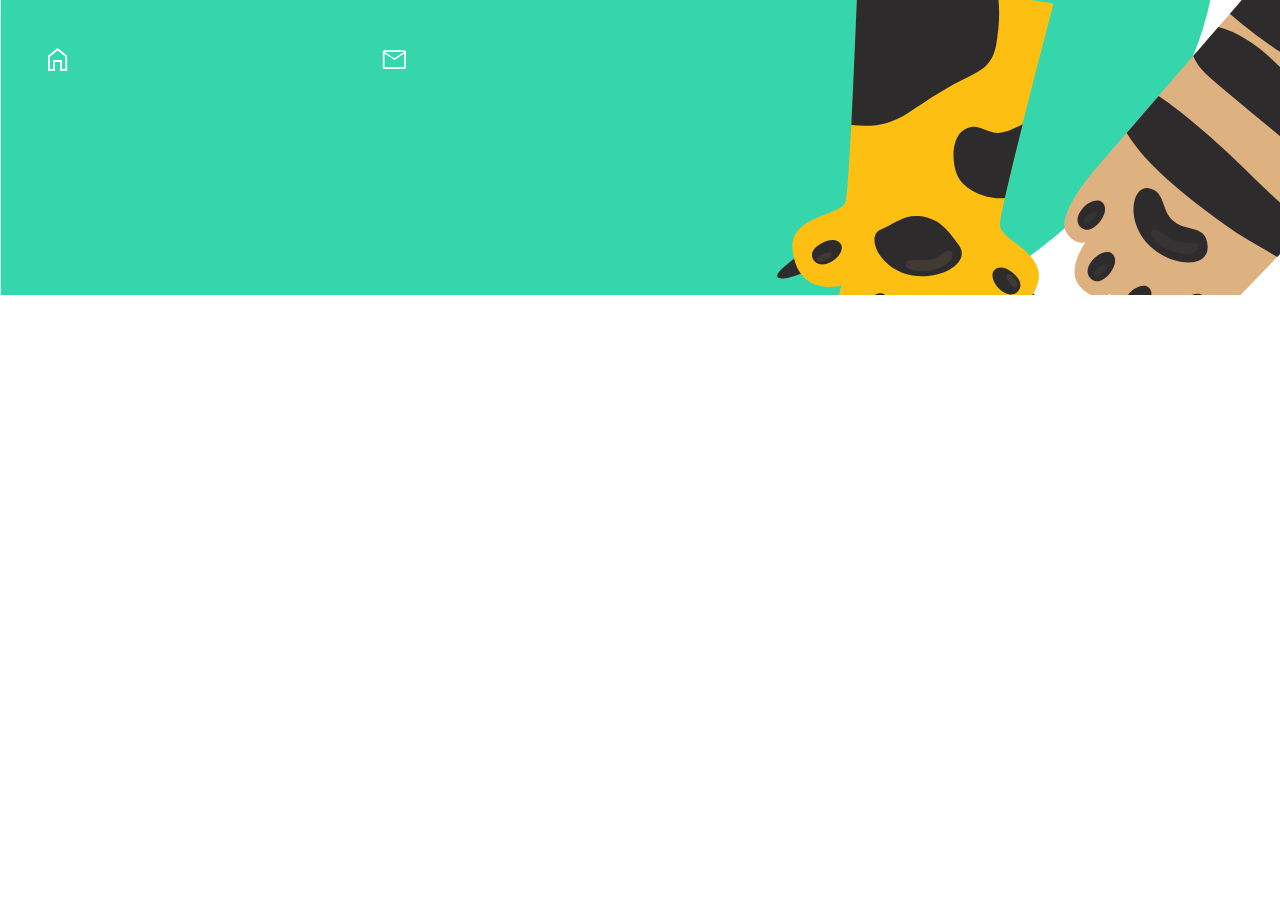
==== pages/cadastro.html @ feeea37d "header - mobile" ====
<!DOCTYPE html>
<html lang="pt-br">
<head>
    <meta charset="UTF-8">
    <meta http-equiv="X-UA-Compatible" content="IE=edge">
    <meta name="viewport" content="width=device-width, initial-scale=1.0">
    <title>AdoPet - Cadastro</title>
    <link rel="stylesheet" href="../css/reset.css">
    <link rel="preconnect" href="https://fonts.googleapis.com">
    <link rel="preconnect" href="https://fonts.gstatic.com" crossorigin>
    <link href="https://fonts.googleapis.com/css2?family=IBM+Plex+Sans:wght@500&family=Poppins:wght@400;600&display=swap" rel="stylesheet">
    <link rel="stylesheet" href="../style.css">
    <link rel="stylesheet" href="../css/cadastro.css">
</head>
<body>
    <header class="cabecalho">
        <nav class="cabecalho__nav">
            <a href="#"><img src="../img/Casa.svg" alt="Ícone da home"></a>
            <a href="#"><img src="../img/Mensagens.svg" alt="Ícone de contato"></a>
        </nav>
    </header>
</body>
</html>
---- style.css ----
:root {
    --azul: #3772FF;
    --verde: #36D6AD;
    --coral: #FC7071;
    --creme: #FCF0E3;
    --cinza: #737380;
    --cinza-claro: #BCBCBC;
    --cinza-fundo: #F6F6F6;

    --fonte-principal: 'Poppins', sans-serif;
    --fonte-secundaria: 'IBM Plex Sans', sans-serif;
}

body {
    font-family: var(--fonte-principal);
    font-size: 1rem;
    font-weight: 400;

    
}

/* HEADER */

.cabecalho {
    background-image: url("img/bg-header.svg");
    background-repeat: no-repeat;
    background-size: cover;
    background-position: bottom;
    width: 100vw;
    height: 295px;
}
---- css/cadastro.css ----
.cabecalho {
    background-image: url("../img/Patas.svg"), url("../img/bg-header.svg");
    background-repeat: no-repeat;
    background-size: 40vw, cover;
    background-position: right top, left top;
}

.cabecalho__nav {
    display: flex;
    justify-content: space-between;
    align-items: center;
    width: 28vw;
    padding: 3rem;
}
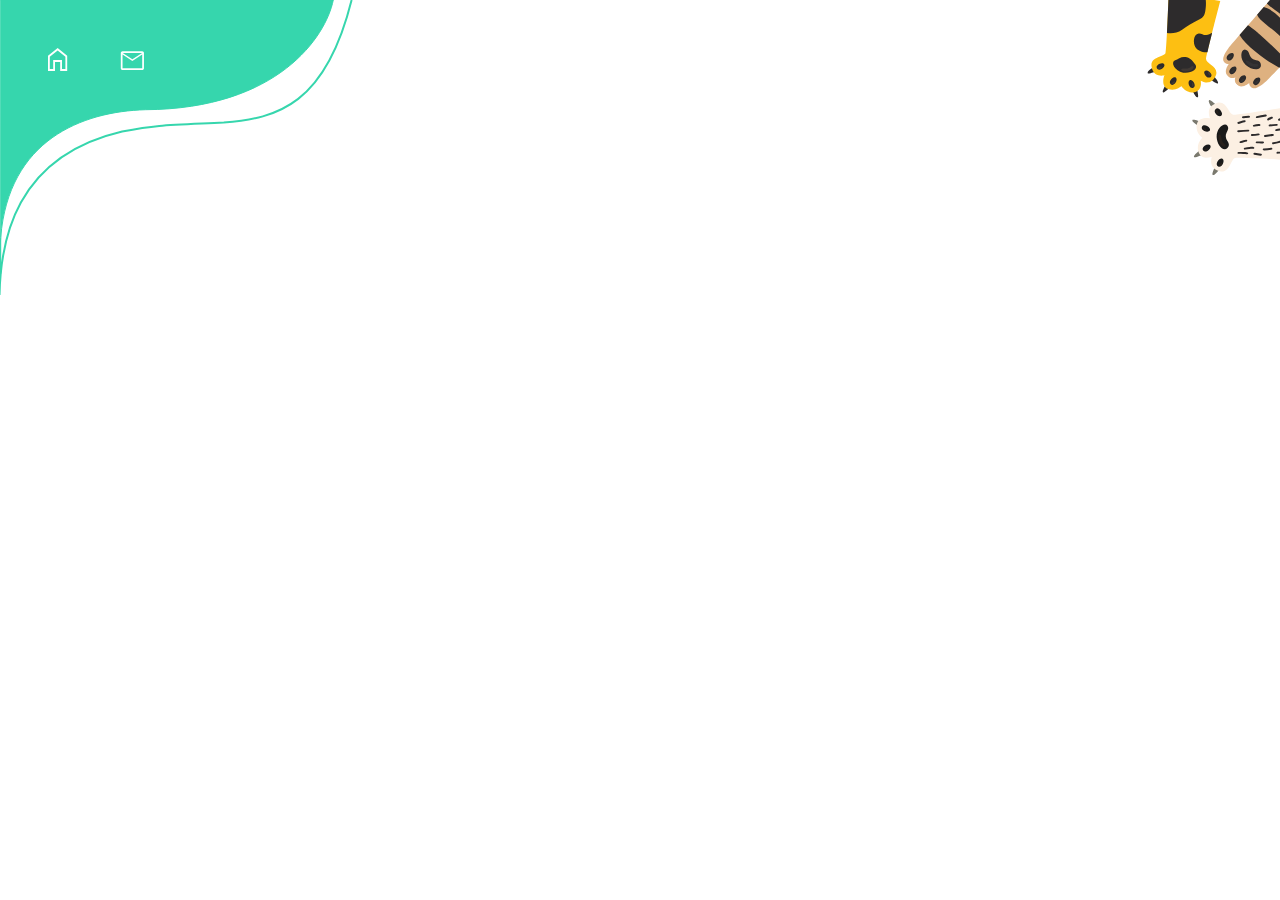
==== commit bb494fcc: "atualizando header - mobile" ====
--- a/pages/cadastro.html
+++ b/pages/cadastro.html
@@ -15,8 +15,8 @@
 <body>
     <header class="cabecalho">
         <nav class="cabecalho__nav">
-            <a href="#"><img src="../img/Casa.svg" alt="Ícone da home"></a>
-            <a href="#"><img src="../img/Mensagens.svg" alt="Ícone de contato"></a>
+            <a href="#" class="cabecalho__item"><img src="../img/Casa.svg" alt="Ícone da home"></a>
+            <a href="#" class="cabecalho__item"><img src="../img/Mensagens.svg" alt="Ícone de contato"></a>
         </nav>
     </header>
 </body>
--- a/style.css
+++ b/style.css
@@ -15,17 +15,18 @@
     font-family: var(--fonte-principal);
     font-size: 1rem;
     font-weight: 400;
-
-    
+    line-height: 1.5rem;  
 }
 
-/* HEADER */
+/* Estilizando o header */
 
 .cabecalho {
-    background-image: url("img/bg-header.svg");
-    background-repeat: no-repeat;
-    background-size: cover;
-    background-position: bottom;
-    width: 100vw;
-    height: 295px;
+    background: url("img/bg-header.svg") no-repeat;
+    background-position: left top;
+    padding: 3rem;
+    height: 80vh;
+}
+
+.cabecalho__item {
+    margin-right: 3rem;
 }--- a/css/cadastro.css
+++ b/css/cadastro.css
@@ -1,14 +1,6 @@
 .cabecalho {
     background-image: url("../img/Patas.svg"), url("../img/bg-header.svg");
     background-repeat: no-repeat;
-    background-size: 40vw, cover;
     background-position: right top, left top;
+    height: 80vh;
 }
-
-.cabecalho__nav {
-    display: flex;
-    justify-content: space-between;
-    align-items: center;
-    width: 28vw;
-    padding: 3rem;
-}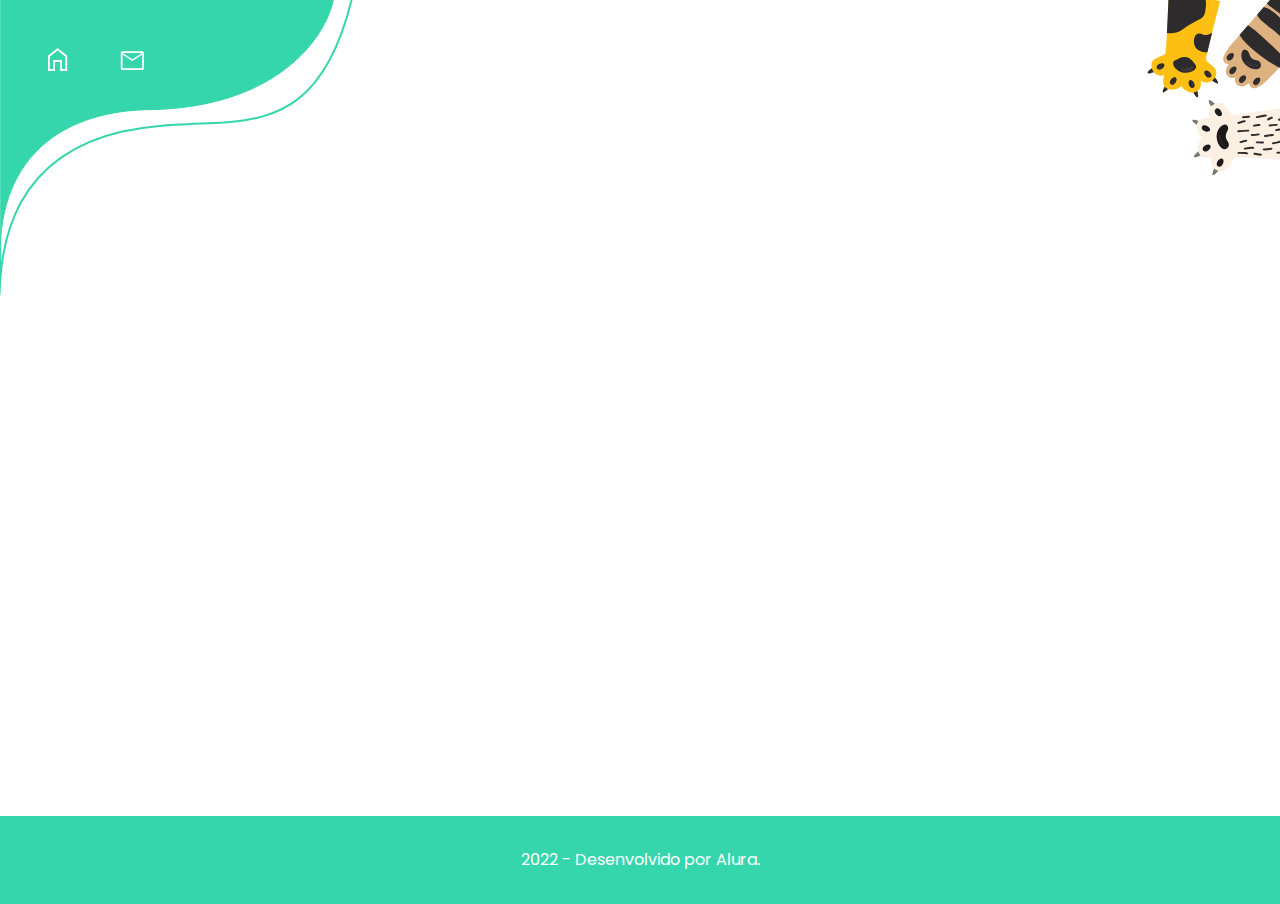
==== commit b970f43a: "desenvolvendo o footer" ====
--- a/pages/cadastro.html
+++ b/pages/cadastro.html
@@ -19,5 +19,8 @@
             <a href="#" class="cabecalho__item"><img src="../img/Mensagens.svg" alt="Ícone de contato"></a>
         </nav>
     </header>
+    <footer class="rodape">
+        <p>2022 - Desenvolvido por Alura.</p>
+    </footer>
 </body>
 </html>--- a/style.css
+++ b/style.css
@@ -1,5 +1,6 @@
 :root {
     --azul: #3772FF;
+    --branco: #FFFFFF;
     --verde: #36D6AD;
     --coral: #FC7071;
     --creme: #FCF0E3;
@@ -29,4 +30,13 @@
 
 .cabecalho__item {
     margin-right: 3rem;
+}
+
+/* Estilizando o footer */
+
+.rodape {
+    color: var(--branco);
+    text-align: center;
+    background-color: var(--verde);
+    padding: 2rem 0;
 }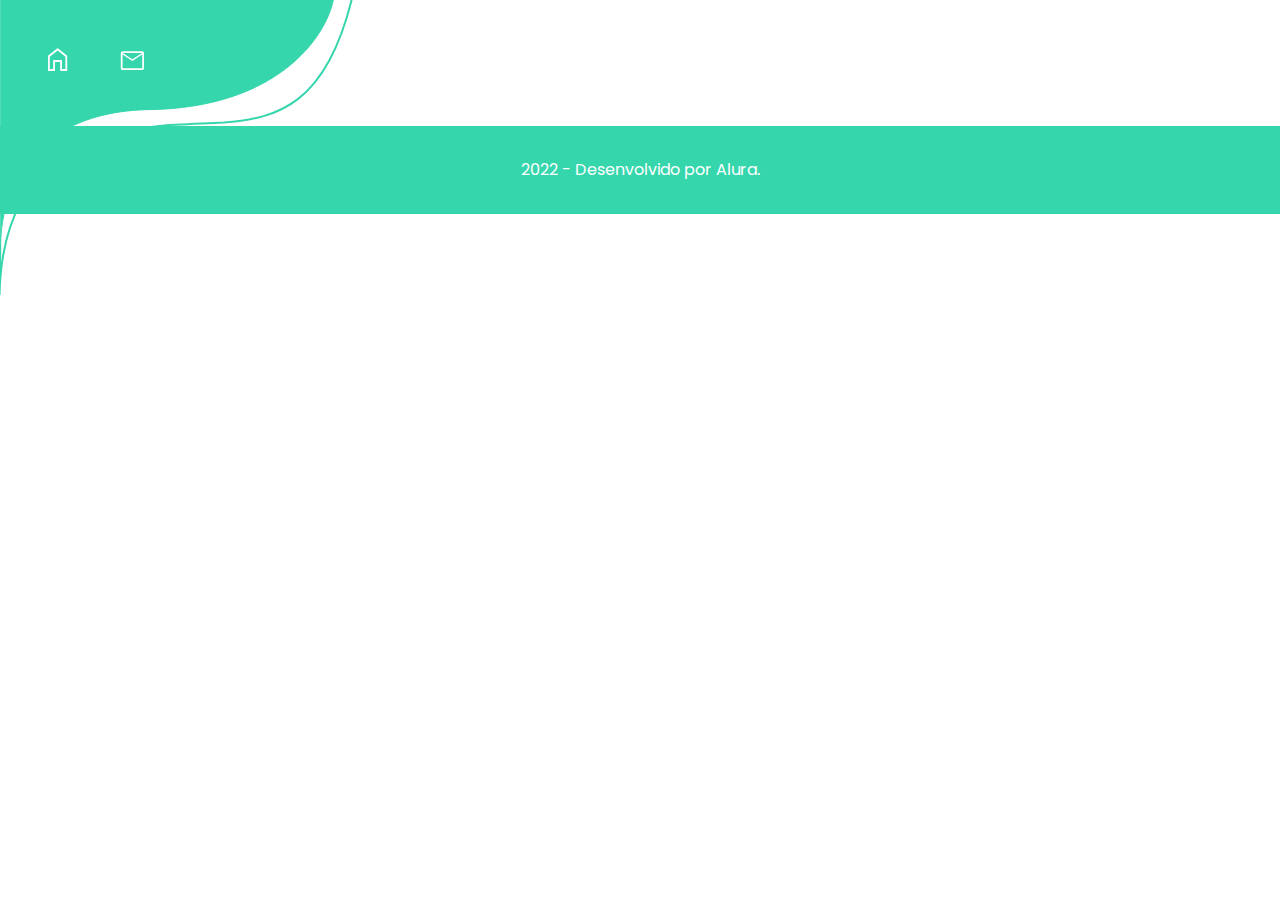
==== commit db128990: "atualizando header - mobile" ====
--- a/pages/cadastro.html
+++ b/pages/cadastro.html
@@ -15,8 +15,8 @@
 <body>
     <header class="cabecalho">
         <nav class="cabecalho__nav">
-            <a href="#" class="cabecalho__item"><img src="../img/Casa.svg" alt="Ícone da home"></a>
-            <a href="#" class="cabecalho__item"><img src="../img/Mensagens.svg" alt="Ícone de contato"></a>
+            <a href="#" class="cabecalho__item"><img src="../img/home.svg" alt="Ícone da home"></a>
+            <a href="#" class="cabecalho__item"><img src="../img/mail.svg" alt="Ícone de contato"></a>
         </nav>
     </header>
     <footer class="rodape">
--- a/style.css
+++ b/style.css
@@ -16,16 +16,16 @@
     font-family: var(--fonte-principal);
     font-size: 1rem;
     font-weight: 400;
-    line-height: 1.5rem;  
+    line-height: 1.5rem;
+
+    background: url("img/forma-bg-1.svg") no-repeat;
+    background-position: left top;
 }
 
 /* Estilizando o header */
 
 .cabecalho {
-    background: url("img/bg-header.svg") no-repeat;
-    background-position: left top;
     padding: 3rem;
-    height: 80vh;
 }
 
 .cabecalho__item {
--- a/css/cadastro.css
+++ b/css/cadastro.css
@@ -1,6 +1,4 @@
 .cabecalho {
-    background-image: url("../img/Patas.svg"), url("../img/bg-header.svg");
-    background-repeat: no-repeat;
-    background-position: right top, left top;
-    height: 80vh;
+    background: url("../img/patas.svg") no-repeat;
+    background-position: right top;
 }
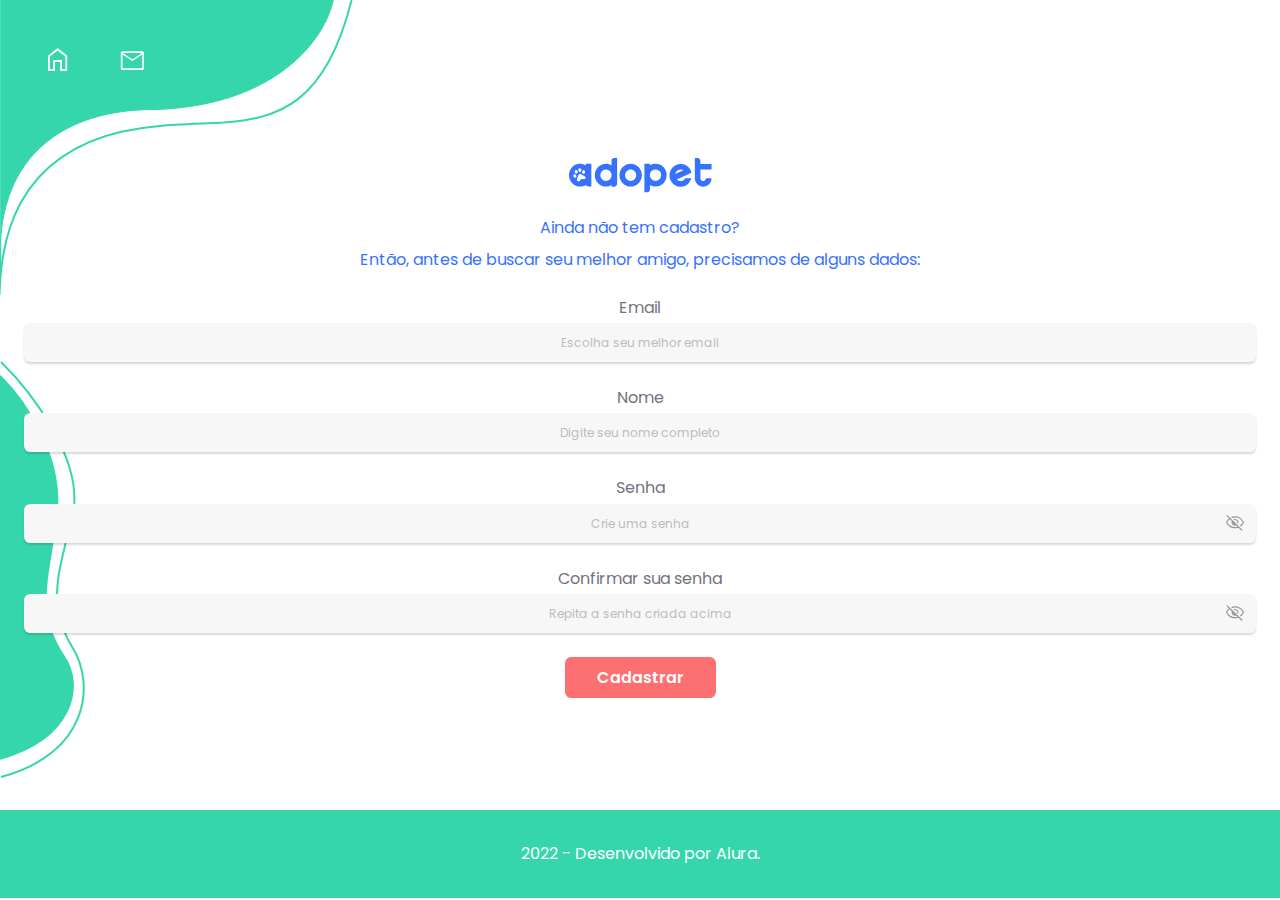
==== commit 5b66daaa: "desenvolvendo tela de cadastro - mobile" ====
--- a/pages/cadastro.html
+++ b/pages/cadastro.html
@@ -1,5 +1,6 @@
 <!DOCTYPE html>
 <html lang="pt-br">
+
 <head>
     <meta charset="UTF-8">
     <meta http-equiv="X-UA-Compatible" content="IE=edge">
@@ -10,15 +11,46 @@
     <link rel="preconnect" href="https://fonts.gstatic.com" crossorigin>
     <link href="https://fonts.googleapis.com/css2?family=IBM+Plex+Sans:wght@500&family=Poppins:wght@400;600&display=swap" rel="stylesheet">
     <link rel="stylesheet" href="../style.css">
-    <link rel="stylesheet" href="../css/cadastro.css">
 </head>
-<body>
+
+<body class="cadastro">
     <header class="cabecalho">
         <nav class="cabecalho__nav">
             <a href="#" class="cabecalho__item"><img src="../img/home.svg" alt="Ícone da home"></a>
             <a href="#" class="cabecalho__item"><img src="../img/mail.svg" alt="Ícone de contato"></a>
         </nav>
     </header>
+
+    <main class="cadastro__formulario">
+        <img src="../img/logo-azul.svg" alt="Logo da Alura" class="cadastro__imagem">
+        <p class="cadastro__texto">Ainda não tem cadastro?</p>
+        <p class="cadastro__texto">Então, antes de buscar seu melhor amigo, precisamos de alguns dados:</p>
+        
+        <form>
+            <div class="container-formulario">
+                <label for="email">Email</label>
+                <input type="email" id="email" class="container-formulario__campo" placeholder="Escolha seu melhor email">
+            </div>
+
+            <div class="container-formulario">
+                <label for="nome">Nome</label>
+                <input type="text" id="nome" class="container-formulario__campo" placeholder="Digite seu nome completo">
+            </div>
+
+            <div class="container-formulario">
+                <label for="senha">Senha</label>
+                <input type="password" id="senha" class="container-formulario__campo campo--senha" placeholder="Crie uma senha">
+            </div>
+
+            <div class="container-formulario">
+                <label for="confereSenha">Confirmar sua senha</label>
+                <input type="password" id="confereSenha" class="container-formulario__campo campo--senha" placeholder="Repita a senha criada acima">
+            </div>
+
+            <button type="submit" class="formulario__botao">Cadastrar</button>
+        </form>
+    </main>
+
     <footer class="rodape">
         <p>2022 - Desenvolvido por Alura.</p>
     </footer>
--- a/style.css
+++ b/style.css
@@ -1,3 +1,6 @@
+@import url(./css/cadastro.css);
+
+
 :root {
     --azul: #3772FF;
     --branco: #FFFFFF;
@@ -7,6 +10,8 @@
     --cinza: #737380;
     --cinza-claro: #BCBCBC;
     --cinza-fundo: #F6F6F6;
+    --cinza-input: #f7f7f7;
+
 
     --fonte-principal: 'Poppins', sans-serif;
     --fonte-secundaria: 'IBM Plex Sans', sans-serif;
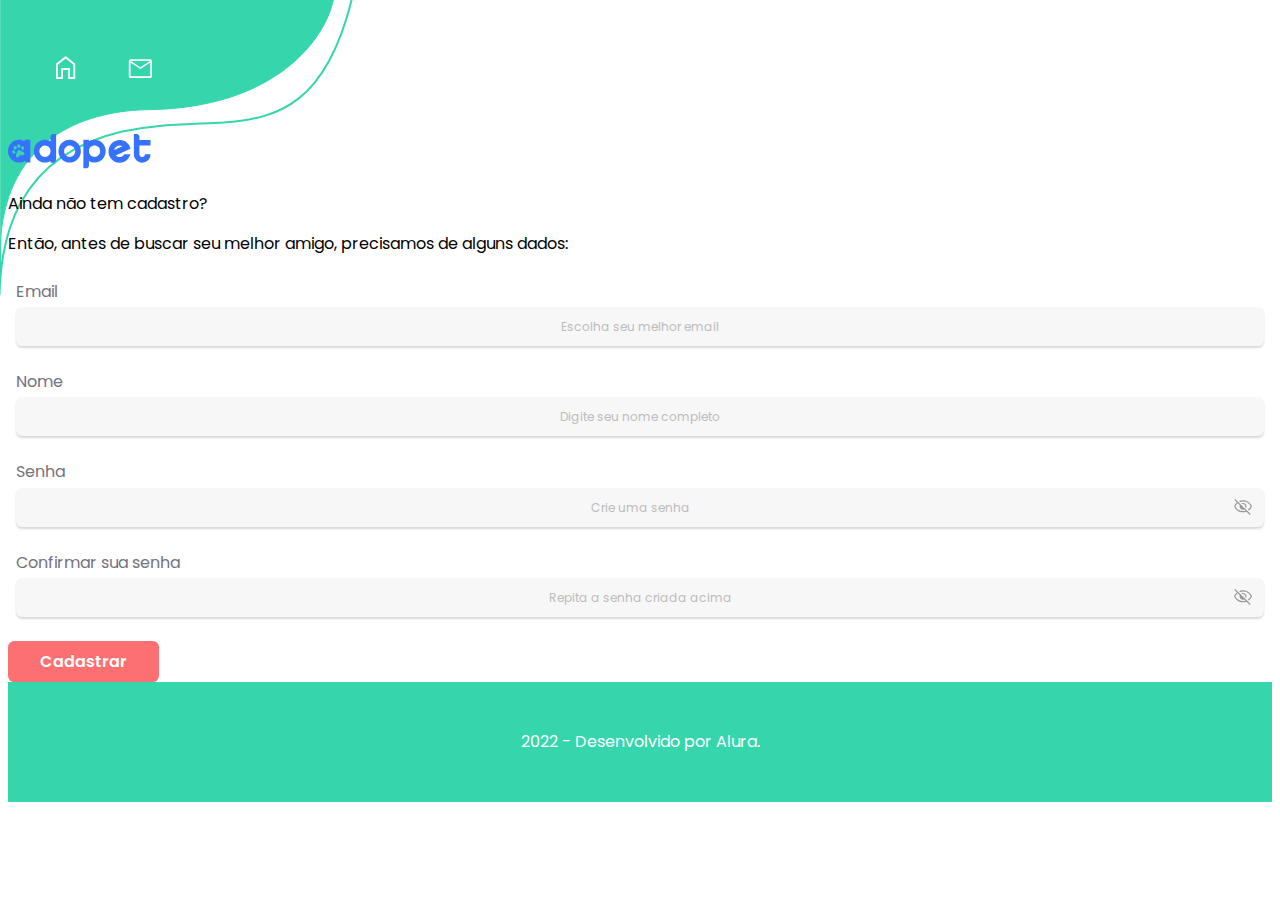
==== commit b66f2b86: "corrigindo texto alternativo do logo da AdoPet" ====
--- a/pages/cadastro.html
+++ b/pages/cadastro.html
@@ -6,14 +6,13 @@
     <meta http-equiv="X-UA-Compatible" content="IE=edge">
     <meta name="viewport" content="width=device-width, initial-scale=1.0">
     <title>AdoPet - Cadastro</title>
-    <link rel="stylesheet" href="../css/reset.css">
     <link rel="preconnect" href="https://fonts.googleapis.com">
     <link rel="preconnect" href="https://fonts.gstatic.com" crossorigin>
     <link href="https://fonts.googleapis.com/css2?family=IBM+Plex+Sans:wght@500&family=Poppins:wght@400;600&display=swap" rel="stylesheet">
     <link rel="stylesheet" href="../style.css">
 </head>
 
-<body class="cadastro">
+<body class="formulario">
     <header class="cabecalho">
         <nav class="cabecalho__nav">
             <a href="#" class="cabecalho__item"><img src="../img/home.svg" alt="Ícone da home"></a>
@@ -21,8 +20,8 @@
         </nav>
     </header>
 
-    <main class="cadastro__formulario">
-        <img src="../img/logo-azul.svg" alt="Logo da Alura" class="cadastro__imagem">
+    <main class="formulario__conteudo">
+        <img src="../img/logo-azul.svg" alt="Logo da AdoPet" class="formulario__logo">
         <p class="cadastro__texto">Ainda não tem cadastro?</p>
         <p class="cadastro__texto">Então, antes de buscar seu melhor amigo, precisamos de alguns dados:</p>
         
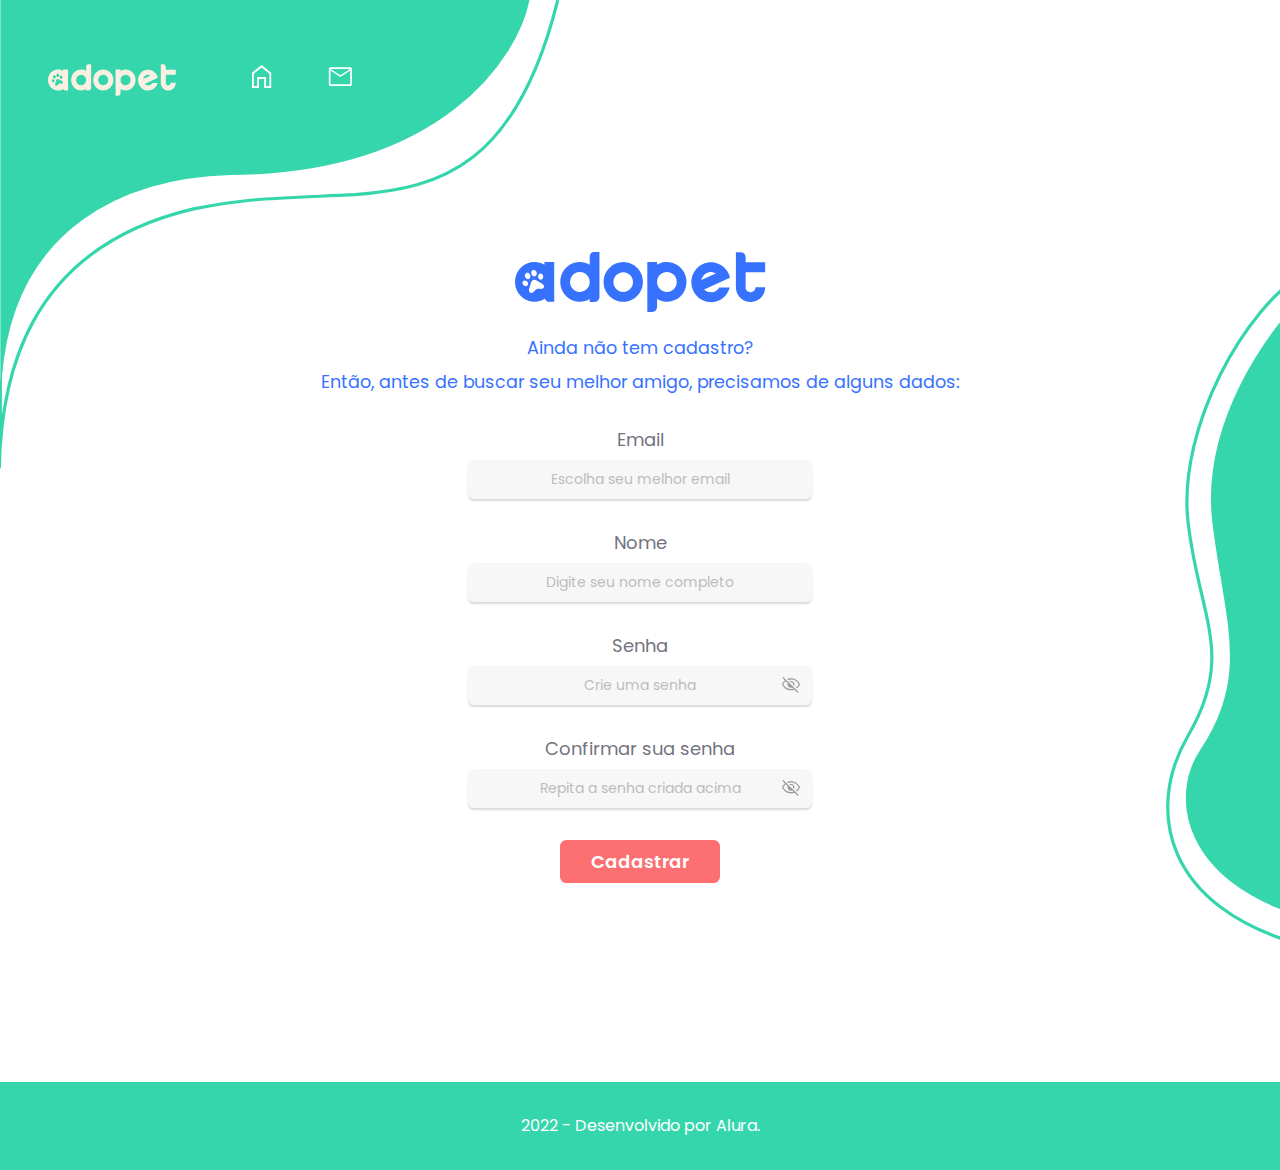
==== commit 7ef32ecd: "página de cadastro - tablet e desktop" ====
--- a/pages/cadastro.html
+++ b/pages/cadastro.html
@@ -12,42 +12,45 @@
     <link rel="stylesheet" href="../style.css">
 </head>
 
-<body class="formulario">
+<body class="body-formulario">
     <header class="cabecalho">
+        <img src="../img/logo-branca.svg" alt="Logo da Adopet" class="cabecalho__logo">
         <nav class="cabecalho__nav">
             <a href="#" class="cabecalho__item"><img src="../img/home.svg" alt="Ícone da home"></a>
             <a href="#" class="cabecalho__item"><img src="../img/mail.svg" alt="Ícone de contato"></a>
         </nav>
     </header>
 
-    <main class="formulario__conteudo">
-        <img src="../img/logo-azul.svg" alt="Logo da AdoPet" class="formulario__logo">
-        <p class="cadastro__texto">Ainda não tem cadastro?</p>
-        <p class="cadastro__texto">Então, antes de buscar seu melhor amigo, precisamos de alguns dados:</p>
-        
-        <form>
-            <div class="container-formulario">
-                <label for="email">Email</label>
-                <input type="email" id="email" class="container-formulario__campo" placeholder="Escolha seu melhor email">
-            </div>
+    <main>
+        <section class="formulario__conteudo">
+            <img src="../img/logo-azul.svg" alt="Logo da AdoPet" class="formulario__logo">
+            <p class="conteudo__texto">Ainda não tem cadastro?</p>
+            <p class="conteudo__texto">Então, antes de buscar seu melhor amigo, precisamos de alguns dados:</p>
+            
+            <form class="formulario">
+                <div class="container-formulario">
+                    <label for="email">Email</label>
+                    <input type="email" id="email" class="container-formulario__campo" placeholder="Escolha seu melhor email">
+                </div>
 
-            <div class="container-formulario">
-                <label for="nome">Nome</label>
-                <input type="text" id="nome" class="container-formulario__campo" placeholder="Digite seu nome completo">
-            </div>
+                <div class="container-formulario">
+                    <label for="nome">Nome</label>
+                    <input type="text" id="nome" class="container-formulario__campo" placeholder="Digite seu nome completo">
+                </div>
 
-            <div class="container-formulario">
-                <label for="senha">Senha</label>
-                <input type="password" id="senha" class="container-formulario__campo campo--senha" placeholder="Crie uma senha">
-            </div>
+                <div class="container-formulario">
+                    <label for="senha">Senha</label>
+                    <input type="password" id="senha" class="container-formulario__campo campo--senha" placeholder="Crie uma senha">
+                </div>
 
-            <div class="container-formulario">
-                <label for="confereSenha">Confirmar sua senha</label>
-                <input type="password" id="confereSenha" class="container-formulario__campo campo--senha" placeholder="Repita a senha criada acima">
-            </div>
+                <div class="container-formulario">
+                    <label for="confereSenha">Confirmar sua senha</label>
+                    <input type="password" id="confereSenha" class="container-formulario__campo campo--senha" placeholder="Repita a senha criada acima">
+                </div>
 
-            <button type="submit" class="formulario__botao">Cadastrar</button>
-        </form>
+                <button type="submit" class="formulario__botao">Cadastrar</button>
+            </form>
+        </section>
     </main>
 
     <footer class="rodape">
--- a/style.css
+++ b/style.css
@@ -1,5 +1,8 @@
+@import url(./css/reset.css);
+@import url(./css/index.css);
 @import url(./css/cadastro.css);
-
+@import url(./css/login.css);
+@import url(./css/home.css);
 
 :root {
     --azul: #3772FF;
@@ -10,7 +13,7 @@
     --cinza: #737380;
     --cinza-claro: #BCBCBC;
     --cinza-fundo: #F6F6F6;
-    --cinza-input: #f7f7f7;
+    --cinza-claro-bg: #f7f7f7;
 
 
     --fonte-principal: 'Poppins', sans-serif;
@@ -22,26 +25,61 @@
     font-size: 1rem;
     font-weight: 400;
     line-height: 1.5rem;
-
-    background: url("img/forma-bg-1.svg") no-repeat;
-    background-position: left top;
 }
 
-/* Estilizando o header */
 
-.cabecalho {
-    padding: 3rem;
+/*------------------------------header*/
+
+.cabecalho__nav {
+    margin: 3rem;
+    width: 100px;
 }
 
-.cabecalho__item {
-    margin-right: 3rem;
+.cabecalho__logo {
+    display: none;
 }
 
-/* Estilizando o footer */
+
+/*------------------------------footer*/
 
 .rodape {
+    background-color: var(--verde);
     color: var(--branco);
+    padding: 2rem 0;
     text-align: center;
-    background-color: var(--verde);
-    padding: 2rem 0;
+}
+
+
+/*------------------------------TABLET*/
+
+@media screen and (min-width: 768px) {
+
+    .cabecalho {
+        display: flex;
+        align-items: center;
+        justify-content: space-between;
+        margin: 4rem 3rem 0;
+        width: 304px;
+    }
+
+    .cabecalho__logo {
+        display: inline;
+        height: 2rem;
+        width: 8rem;
+    }
+
+    .cabecalho__nav {
+        margin: 0 0 0 3rem;
+    }
+}
+
+
+/*------------------------------DESKTOP*/
+
+@media screen and (min-width: 1440px) {
+
+    .cabecalho {
+        margin-left: 10rem;
+        width: 255px;
+    }
 }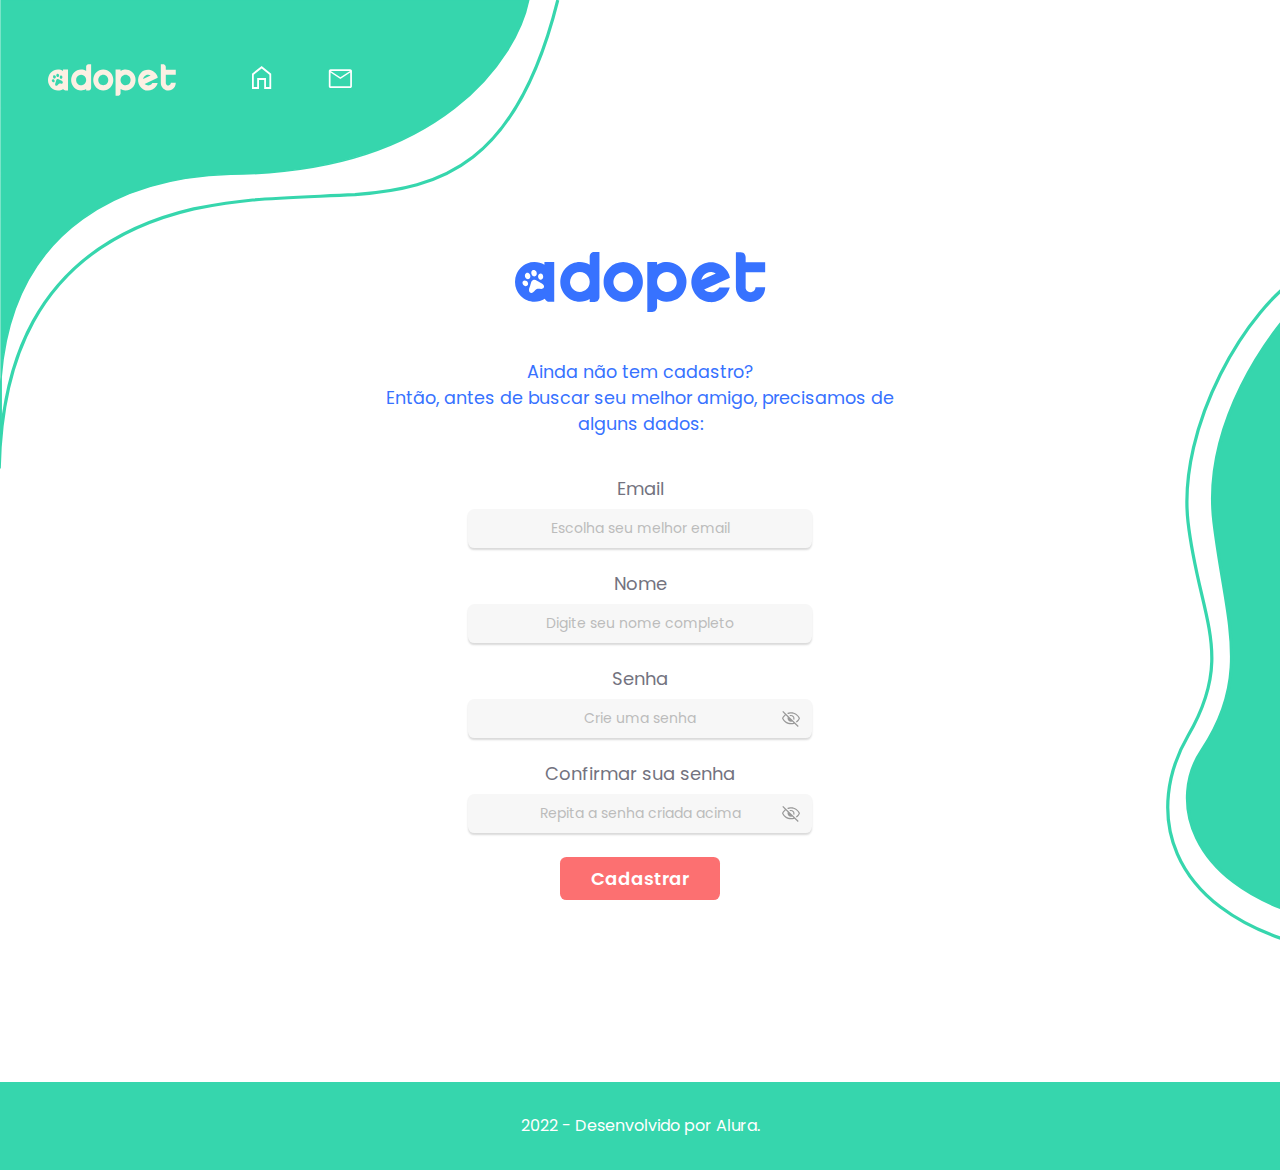
==== commit da308426: "página de cadastro - tablet e desktop" ====
--- a/pages/cadastro.html
+++ b/pages/cadastro.html
@@ -1,5 +1,5 @@
 <!DOCTYPE html>
-<html lang="pt-br">
+<html lang="pt-BR">
 
 <head>
     <meta charset="UTF-8">
@@ -13,12 +13,15 @@
 </head>
 
 <body class="body-formulario">
+
     <header class="cabecalho">
-        <img src="../img/logo-branca.svg" alt="Logo da Adopet" class="cabecalho__logo">
-        <nav class="cabecalho__nav">
-            <a href="#" class="cabecalho__item"><img src="../img/home.svg" alt="Ícone da home"></a>
-            <a href="#" class="cabecalho__item"><img src="../img/mail.svg" alt="Ícone de contato"></a>
-        </nav>
+        <div class="cabecalho__completo">
+            <img src="../img/logo-branca.svg" alt="Logo da Adopet" class="cabecalho__logo">
+            <nav class="cabecalho__menu">
+                <a href="#"><img src="../img/home.svg" alt="Ícone da home"></a>
+                <a href="#"><img src="../img/mail.svg" alt="Ícone de contato"></a>
+            </nav>
+        </div>
     </header>
 
     <main>
--- a/style.css
+++ b/style.css
@@ -30,13 +30,28 @@
 
 /*------------------------------header*/
 
-.cabecalho__nav {
-    margin: 3rem;
+.cabecalho {
+    margin: 3rem 2.75rem 0 3rem;
+}
+
+.cabecalho__menu { /*MUDANÇA DE nav alterei para menu*/
+    display: flex;
+    align-items: flex-end;
+    justify-content: space-between;
     width: 100px;
 }
 
 .cabecalho__logo {
     display: none;
+}
+
+/*---header home.html e mensagem.html*/
+
+.cabecalho__usuario {
+    display: flex;
+    justify-content: space-between;
+    align-items: center;
+    margin: 2.45rem 2.45rem 0 3rem;
 }
 
 
@@ -55,11 +70,13 @@
 @media screen and (min-width: 768px) {
 
     .cabecalho {
+        margin-top: 4rem;
+    }
+
+    .cabecalho__completo {
         display: flex;
-        align-items: center;
         justify-content: space-between;
-        margin: 4rem 3rem 0;
-        width: 304px;
+        width: 19rem;
     }
 
     .cabecalho__logo {
@@ -68,18 +85,43 @@
         width: 8rem;
     }
 
-    .cabecalho__nav {
-        margin: 0 0 0 3rem;
+    /*---header home.html e mensagem.html*/
+
+    .cabecalho__usuario {
+        margin-top: 3.25rem;
     }
+
+    .usuario__icone {
+        width: 3rem;
+    }
+
 }
 
 
 /*------------------------------DESKTOP*/
 
 @media screen and (min-width: 1440px) {
-
+    
     .cabecalho {
         margin-left: 10rem;
-        width: 255px;
+    }
+
+    .cabecalho__completo {
+        width: 251px;
+    }
+
+    .cabecalho__logo {
+        margin-right: 3rem;
+    }
+
+    /*---header home.html e mensagem.html*/
+
+    .cabecalho__usuario {
+        width: 70rem;
+        margin: 3rem auto;
+    }
+
+    .usuario__icone {
+        width: 3.5rem;
     }
 }